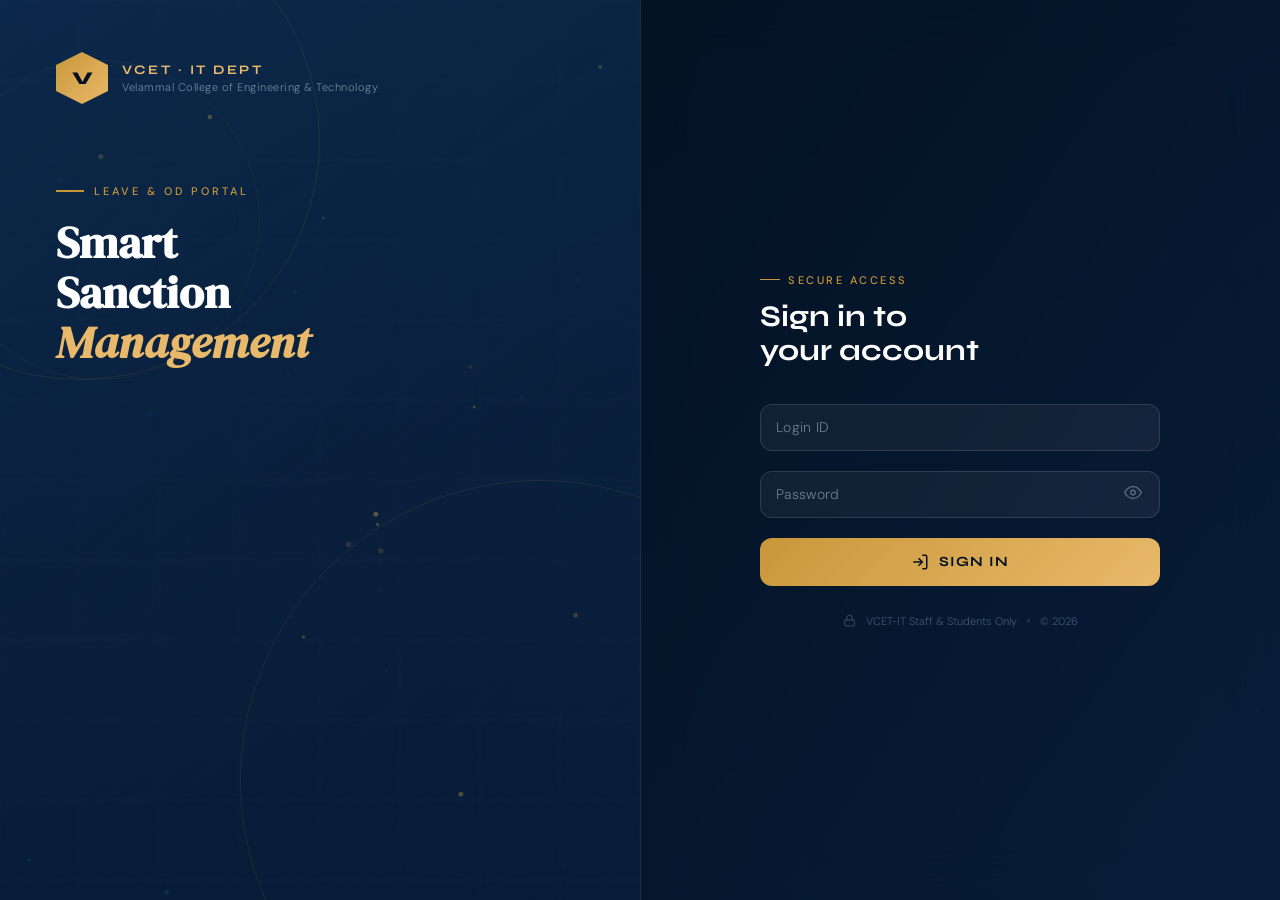
==== index.html @ 334d92dc "Add files via upload" ====
<!DOCTYPE html>
<html lang="en">
<head>
<meta charset="UTF-8">
<meta name="viewport" content="width=device-width, initial-scale=1.0, maximum-scale=1.0">
<title>VCET-IT | Leave &amp; OD Portal</title>
<link rel="preconnect" href="https://fonts.googleapis.com">
<link href="https://fonts.googleapis.com/css2?family=Syne:wght@400;500;600;700;800&family=DM+Sans:ital,opsz,wght@0,9..40,300;0,9..40,400;0,9..40,500;1,9..40,300&family=DM+Serif+Display:ital@0;1&display=swap" rel="stylesheet">
<style>
*, *::before, *::after { margin: 0; padding: 0; box-sizing: border-box; }

:root {
  --navy-deep:   #04101f;
  --navy-mid:    #071b35;
  --navy-light:  #0d2d55;
  --navy-bright: #143d6e;
  --gold:        #c9973a;
  --gold-light:  #e8b96a;
  --gold-pale:   #f5e4c0;
  --white:       #ffffff;
  --off-white:   #eef2f8;
  --muted:       rgba(200,215,235,0.55);
  --muted-dark:  rgba(150,180,215,0.35);
  --danger:      #e05252;
  --glass:       rgba(255,255,255,0.04);
  --glass-border:rgba(255,255,255,0.10);
}

html, body {
  height: 100%;
  font-family: 'DM Sans', sans-serif;
  background: var(--navy-deep);
  color: var(--white);
  overflow-x: hidden;
}

/* ── CANVAS BG ── */
#bgCanvas {
  position: fixed; inset: 0; z-index: 0;
  pointer-events: none;
}

/* ── LAYOUT ── */
.page {
  min-height: 100vh;
  display: grid;
  grid-template-columns: 1fr 1fr;
  position: relative;
  z-index: 1;
}

/* ── LEFT PANEL ── */
.left-panel {
  position: relative;
  display: flex;
  flex-direction: column;
  justify-content: space-between;
  padding: 52px 56px;
  overflow: hidden;
}

.left-panel::before {
  content: '';
  position: absolute;
  inset: 0;
  background: linear-gradient(145deg, rgba(20,61,110,0.55) 0%, rgba(4,16,31,0.3) 100%);
  backdrop-filter: blur(0px);
  z-index: 0;
}

/* Geometric rings */
.ring {
  position: absolute;
  border-radius: 50%;
  border: 1px solid rgba(201,151,58,0.12);
  pointer-events: none;
}
.ring-1 { width: 480px; height: 480px; top: -100px; left: -160px; animation: ringPulse 6s ease-in-out infinite; }
.ring-2 { width: 320px; height: 320px; top: 60px; left: -60px; border-color: rgba(201,151,58,0.07); animation: ringPulse 6s ease-in-out infinite 1.5s; }
.ring-3 { width: 600px; height: 600px; bottom: -180px; right: -200px; animation: ringPulse 8s ease-in-out infinite 0.8s; }
@keyframes ringPulse {
  0%, 100% { transform: scale(1); opacity: 1; }
  50%       { transform: scale(1.03); opacity: 0.6; }
}

.left-top, .left-bottom { position: relative; z-index: 1; }

/* Logo mark */
.logo-mark {
  display: flex; align-items: center; gap: 14px;
  animation: fadeUp 0.7s ease both;
}
.logo-hex {
  width: 52px; height: 52px;
  background: linear-gradient(135deg, var(--gold) 0%, var(--gold-light) 100%);
  clip-path: polygon(50% 0%, 100% 25%, 100% 75%, 50% 100%, 0% 75%, 0% 25%);
  display: flex; align-items: center; justify-content: center;
  font-family: 'Syne', sans-serif;
  font-weight: 800; font-size: 18px; color: var(--navy-deep);
  flex-shrink: 0;
}
.logo-text-top { font-family: 'Syne', sans-serif; font-size: 13px; font-weight: 700; letter-spacing: 2.5px; color: var(--gold-light); text-transform: uppercase; }
.logo-text-bot { font-size: 11px; color: var(--muted); margin-top: 2px; font-weight: 300; letter-spacing: 0.5px; }

/* Hero text */
.hero { margin-top: 80px; animation: fadeUp 0.7s ease 0.15s both; }
.hero-eyebrow {
  font-size: 11px; font-weight: 500; letter-spacing: 3px;
  text-transform: uppercase; color: var(--gold);
  display: flex; align-items: center; gap: 10px; margin-bottom: 20px;
}
.hero-eyebrow::before {
  content: ''; display: block; width: 28px; height: 1.5px; background: var(--gold);
}
.hero-title {
  font-family: 'DM Serif Display', serif;
  font-size: clamp(36px, 3.5vw, 52px);
  line-height: 1.12;
  color: var(--white);
  margin-bottom: 20px;
}
.hero-title em { color: var(--gold-light); font-style: italic; }
.hero-desc { font-size: 15px; color: var(--muted); line-height: 1.75; font-weight: 300; max-width: 360px; }

/* Portal chips */
.portal-chips { display: flex; flex-wrap: wrap; gap: 10px; margin-top: 36px; animation: fadeUp 0.7s ease 0.3s both; }
.chip {
  display: flex; align-items: center; gap: 8px;
  padding: 8px 16px;
  background: var(--glass); border: 1px solid var(--glass-border);
  border-radius: 40px; font-size: 12px; color: var(--off-white); font-weight: 400;
  backdrop-filter: blur(8px);
  transition: all 0.25s;
}
.chip svg { width: 14px; height: 14px; stroke: var(--gold-light); fill: none; flex-shrink: 0; }
.chip:hover { background: rgba(201,151,58,0.1); border-color: rgba(201,151,58,0.3); color: var(--gold-pale); }

/* Bottom stat strip */
.stat-strip { display: flex; gap: 32px; animation: fadeUp 0.7s ease 0.4s both; }
.stat-item {}
.stat-num { font-family: 'Syne', sans-serif; font-size: 26px; font-weight: 700; color: var(--gold-light); line-height: 1; }
.stat-lbl { font-size: 11px; color: var(--muted); margin-top: 4px; font-weight: 300; letter-spacing: 0.5px; }
.stat-divider { width: 1px; background: var(--glass-border); }

/* ── RIGHT PANEL ── */
.right-panel {
  display: flex;
  align-items: center;
  justify-content: center;
  padding: 48px 64px;
  position: relative;
}

.right-panel::before {
  content: '';
  position: absolute;
  inset: 0;
  background: rgba(4,12,24,0.45);
  backdrop-filter: blur(24px);
  border-left: 1px solid var(--glass-border);
}

/* Form card */
.form-card {
  width: 100%; max-width: 400px;
  position: relative; z-index: 1;
  animation: fadeUp 0.6s ease 0.2s both;
}

.form-header { margin-bottom: 36px; }
.form-greeting {
  font-size: 11px; font-weight: 500; letter-spacing: 2.5px;
  text-transform: uppercase; color: var(--gold);
  display: flex; align-items: center; gap: 8px;
  margin-bottom: 12px;
}
.form-greeting span { width: 20px; height: 1.5px; background: var(--gold); display: block; }
.form-title {
  font-family: 'Syne', sans-serif;
  font-size: 30px; font-weight: 700;
  color: var(--white); line-height: 1.15; margin-bottom: 8px;
}
.form-subtitle { font-size: 13px; color: var(--muted); font-weight: 300; line-height: 1.6; }

/* Auto-role notice */
.auto-notice {
  display: flex; align-items: flex-start; gap: 11px;
  background: rgba(201,151,58,0.08);
  border: 1px solid rgba(201,151,58,0.22);
  border-radius: 10px; padding: 12px 14px; margin-bottom: 28px;
  font-size: 12px; color: var(--gold-pale); line-height: 1.5; font-weight: 300;
}
.auto-notice svg { width: 16px; height: 16px; fill: none; stroke: var(--gold); flex-shrink: 0; margin-top: 1px; }

/* Floating label inputs */
.field { position: relative; margin-bottom: 20px; }
.field-inner { position: relative; }
.field-input {
  width: 100%;
  padding: 18px 16px 7px 16px;
  background: rgba(255,255,255,0.05);
  border: 1px solid rgba(255,255,255,0.12);
  border-radius: 12px;
  color: var(--white);
  font-family: 'DM Sans', sans-serif;
  font-size: 15px;
  font-weight: 400;
  transition: border-color 0.25s, background 0.25s, box-shadow 0.25s;
  outline: none;
  -webkit-appearance: none;
}
.field-input:focus {
  border-color: rgba(201,151,58,0.6);
  background: rgba(255,255,255,0.07);
  box-shadow: 0 0 0 4px rgba(201,151,58,0.08), inset 0 1px 0 rgba(255,255,255,0.04);
}
.field-input::placeholder { color: transparent; }
.field-input:-webkit-autofill,
.field-input:-webkit-autofill:focus {
  -webkit-box-shadow: 0 0 0 1000px #0d2540 inset;
  -webkit-text-fill-color: var(--white);
  caret-color: var(--white);
}

.field-label {
  position: absolute;
  left: 16px; top: 50%;
  transform: translateY(-50%);
  font-size: 14px; color: rgba(200,215,235,0.5);
  pointer-events: none;
  transition: all 0.2s ease;
  font-weight: 300;
  letter-spacing: 0.3px;
}
.field-input:focus + .field-label,
.field-input:not(:placeholder-shown) + .field-label {
  top: 10px;
  transform: translateY(0);
  font-size: 10px;
  letter-spacing: 1px;
  text-transform: uppercase;
  color: var(--gold);
  font-weight: 500;
}
.field-line {
  position: absolute; bottom: 0; left: 16px; right: 16px;
  height: 1.5px; background: var(--gold);
  transform: scaleX(0); transform-origin: left;
  transition: transform 0.3s ease; border-radius: 2px;
}
.field-input:focus ~ .field-line { transform: scaleX(1); }

/* Eye toggle */
.eye-btn {
  position: absolute; right: 14px; top: 50%; transform: translateY(-50%);
  background: none; border: none; cursor: pointer;
  color: rgba(200,215,235,0.4); padding: 4px;
  transition: color 0.2s;
}
.eye-btn:hover { color: var(--gold-light); }
.eye-btn svg { width: 18px; height: 18px; fill: none; stroke: currentColor; stroke-width: 1.8; }

/* Submit button */
.btn-submit {
  width: 100%;
  padding: 15px 24px;
  background: linear-gradient(135deg, var(--gold) 0%, var(--gold-light) 100%);
  color: var(--navy-deep);
  border: none;
  border-radius: 12px;
  font-family: 'Syne', sans-serif;
  font-size: 14px;
  font-weight: 700;
  letter-spacing: 1.2px;
  text-transform: uppercase;
  cursor: pointer;
  display: flex; align-items: center; justify-content: center; gap: 10px;
  transition: all 0.3s;
  margin-top: 8px;
  position: relative;
  overflow: hidden;
}
.btn-submit::before {
  content: '';
  position: absolute;
  top: 0; left: -100%;
  width: 60%; height: 100%;
  background: linear-gradient(90deg, transparent, rgba(255,255,255,0.25), transparent);
  transition: left 0.5s ease;
}
.btn-submit:hover::before { left: 150%; }
.btn-submit:hover {
  transform: translateY(-2px);
  box-shadow: 0 12px 32px rgba(201,151,58,0.35);
}
.btn-submit:active { transform: translateY(0); }
.btn-submit:disabled { opacity: 0.6; cursor: not-allowed; transform: none; box-shadow: none; }
.btn-submit svg { width: 18px; height: 18px; fill: none; stroke: currentColor; stroke-width: 2; flex-shrink: 0; }

/* Spinner */
.spinner {
  width: 18px; height: 18px;
  border: 2.5px solid rgba(4,16,31,0.3);
  border-top-color: var(--navy-deep);
  border-radius: 50%;
  animation: spin 0.7s linear infinite;
  flex-shrink: 0;
}
@keyframes spin { to { transform: rotate(360deg); } }

/* Error */
.error-box {
  display: none;
  align-items: flex-start; gap: 10px;
  background: rgba(224,82,82,0.08);
  border: 1px solid rgba(224,82,82,0.25);
  border-radius: 10px;
  padding: 12px 14px;
  margin-bottom: 16px;
  font-size: 12.5px; color: #f4aaaa; line-height: 1.5;
}
.error-box.show { display: flex; }
.error-box svg { width: 16px; height: 16px; fill: none; stroke: var(--danger); flex-shrink: 0; margin-top: 1px; }

/* Footer */
.form-footer {
  margin-top: 28px;
  display: flex; align-items: center; gap: 10px;
  justify-content: center;
}
.footer-lock { display: flex; align-items: center; gap: 6px; font-size: 11px; color: rgba(150,180,215,0.4); font-weight: 300; }
.footer-lock svg { width: 13px; height: 13px; fill: none; stroke: rgba(150,180,215,0.35); }
.footer-dot { width: 3px; height: 3px; border-radius: 50%; background: rgba(150,180,215,0.2); }

/* ── ANIMATIONS ── */
@keyframes fadeUp {
  from { opacity: 0; transform: translateY(18px); }
  to   { opacity: 1; transform: translateY(0); }
}

/* ── MOBILE ── */
@media (max-width: 900px) {
  .page { grid-template-columns: 1fr; min-height: 100vh; }

  .left-panel {
    padding: 36px 28px 32px;
    justify-content: flex-start;
    gap: 0;
  }
  .hero { margin-top: 36px; }
  .hero-title { font-size: 32px; }
  .hero-desc { display: none; }
  .stat-strip { display: none; }
  .portal-chips { margin-top: 20px; gap: 8px; }
  .chip { font-size: 11px; padding: 6px 12px; }

  .right-panel {
    padding: 32px 24px 48px;
    align-items: flex-start;
  }
  .right-panel::before { border-left: none; border-top: 1px solid var(--glass-border); }
  .form-card { max-width: 100%; }
  .form-title { font-size: 26px; }
}

@media (max-width: 480px) {
  .left-panel { padding: 28px 20px 24px; }
  .logo-hex { width: 44px; height: 44px; font-size: 16px; }
  .hero-title { font-size: 28px; }
  .hero { margin-top: 28px; }
  .right-panel { padding: 28px 20px 40px; }
  .form-title { font-size: 24px; }
  .portal-chips { gap: 7px; }
  .chip { font-size: 10.5px; padding: 6px 11px; gap: 6px; }
}
</style>
</head>
<body>

<canvas id="bgCanvas"></canvas>

<div class="page">

  <!-- ── LEFT PANEL ── -->
  <div class="left-panel">
    <div class="ring ring-1"></div>
    <div class="ring ring-2"></div>
    <div class="ring ring-3"></div>

    <div class="left-top">
      <div class="logo-mark">
        <div class="logo-hex">V</div>
        <div>
          <div class="logo-text-top">VCET · IT Dept</div>
          <div class="logo-text-bot">Velammal College of Engineering &amp; Technology</div>
        </div>
      </div>

      <div class="hero">
        <div class="hero-eyebrow">Leave &amp; OD Portal</div>
        <h1 class="hero-title">Smart<br>Sanction<br><em>Management</em></h1>
       
      </div>

      
    </div>

    
  </div>

  <!-- ── RIGHT PANEL ── -->
  <div class="right-panel">
    <div class="form-card">

      <div class="form-header">
        <div class="form-greeting"><span></span>Secure Access</div>
        <h2 class="form-title">Sign in to<br>your account</h2>
        
      </div>

      

      <div id="errBox" class="error-box" role="alert">
        <svg viewBox="0 0 24 24" stroke-width="1.8"><circle cx="12" cy="12" r="10"/><line x1="12" y1="8" x2="12" y2="12"/><line x1="12" y1="16" x2="12.01" y2="16"/></svg>
        <span id="errMsg"></span>
      </div>

      <!-- Login ID -->
      <div class="field">
        <div class="field-inner">
          <input type="text" id="lgId" class="field-input" placeholder="x" autocomplete="username">
          <label class="field-label" for="lgId">Login ID</label>
          <div class="field-line"></div>
        </div>
      </div>

      <!-- Password -->
      <div class="field">
        <div class="field-inner">
          <input type="password" id="lgPwd" class="field-input" placeholder="x" autocomplete="current-password" style="padding-right: 48px;">
          <label class="field-label" for="lgPwd">Password</label>
          <div class="field-line"></div>
          <button class="eye-btn" type="button" id="eyeBtn" aria-label="Toggle password visibility" onclick="togglePwd()">
            <svg id="eyeOpen" viewBox="0 0 24 24" stroke-width="1.8"><path d="M1 12s4-8 11-8 11 8 11 8-4 8-11 8-11-8-11-8z"/><circle cx="12" cy="12" r="3"/></svg>
            <svg id="eyeClosed" viewBox="0 0 24 24" stroke-width="1.8" style="display:none"><path d="M17.94 17.94A10.07 10.07 0 0 1 12 20c-7 0-11-8-11-8a18.45 18.45 0 0 1 5.06-5.94M9.9 4.24A9.12 9.12 0 0 1 12 4c7 0 11 8 11 8a18.5 18.5 0 0 1-2.16 3.19m-6.72-1.07a3 3 0 1 1-4.24-4.24"/><line x1="1" y1="1" x2="23" y2="23"/></svg>
          </button>
        </div>
      </div>

      <button class="btn-submit" id="lgBtn" onclick="handleLogin()">
        <svg viewBox="0 0 24 24"><path d="M15 3h4a2 2 0 0 1 2 2v14a2 2 0 0 1-2 2h-4"/><polyline points="10 17 15 12 10 7"/><line x1="15" y1="12" x2="3" y2="12"/></svg>
        Sign In
      </button>

      <div class="form-footer">
        <div class="footer-lock">
          <svg viewBox="0 0 24 24" stroke-width="1.8"><rect x="3" y="11" width="18" height="11" rx="2" ry="2"/><path d="M7 11V7a5 5 0 0 1 10 0v4"/></svg>
          
        </div>
        <div class="footer-lock">VCET-IT Staff &amp; Students Only</div>
        <div class="footer-dot"></div>
        <div class="footer-lock">© 2026</div>
      </div>

    </div>
  </div>

</div>

<script>
/* ── PARTICLE CANVAS ── */
(function() {
  const canvas = document.getElementById('bgCanvas');
  const ctx = canvas.getContext('2d');
  let W, H, particles = [], lines = [];

  function resize() {
    W = canvas.width  = window.innerWidth;
    H = canvas.height = window.innerHeight;
  }

  const COLORS = ['rgba(201,151,58,', 'rgba(20,61,110,', 'rgba(13,45,85,'];
  function rand(a, b) { return a + Math.random() * (b - a); }

  function initParticles() {
    particles = [];
    const count = Math.min(60, Math.floor(W * H / 22000));
    for (let i = 0; i < count; i++) {
      particles.push({
        x: rand(0, W), y: rand(0, H),
        r: rand(1, 2.8),
        vx: rand(-0.18, 0.18),
        vy: rand(-0.18, 0.18),
        color: COLORS[Math.floor(rand(0, COLORS.length))],
        alpha: rand(0.25, 0.7)
      });
    }
  }

  function draw() {
    ctx.clearRect(0, 0, W, H);

    /* deep gradient bg */
    const bg = ctx.createLinearGradient(0, 0, W, H);
    bg.addColorStop(0,   '#04101f');
    bg.addColorStop(0.45,'#071b35');
    bg.addColorStop(1,   '#0d2d55');
    ctx.fillStyle = bg;
    ctx.fillRect(0, 0, W, H);

    /* grid lines — very faint */
    ctx.strokeStyle = 'rgba(255,255,255,0.025)';
    ctx.lineWidth = 1;
    const gx = 80, gy = 80;
    for (let x = 0; x < W; x += gx) { ctx.beginPath(); ctx.moveTo(x,0); ctx.lineTo(x,H); ctx.stroke(); }
    for (let y = 0; y < H; y += gy) { ctx.beginPath(); ctx.moveTo(0,y); ctx.lineTo(W,y); ctx.stroke(); }

    /* particle connections */
    for (let i = 0; i < particles.length; i++) {
      for (let j = i + 1; j < particles.length; j++) {
        const dx = particles[i].x - particles[j].x;
        const dy = particles[i].y - particles[j].y;
        const dist = Math.sqrt(dx*dx + dy*dy);
        if (dist < 130) {
          ctx.strokeStyle = `rgba(201,151,58,${0.06 * (1 - dist / 130)})`;
          ctx.lineWidth = 0.7;
          ctx.beginPath();
          ctx.moveTo(particles[i].x, particles[i].y);
          ctx.lineTo(particles[j].x, particles[j].y);
          ctx.stroke();
        }
      }
    }

    /* particles */
    particles.forEach(p => {
      ctx.beginPath();
      ctx.arc(p.x, p.y, p.r, 0, Math.PI * 2);
      ctx.fillStyle = p.color + p.alpha + ')';
      ctx.fill();

      p.x += p.vx; p.y += p.vy;
      if (p.x < -10) p.x = W + 10;
      if (p.x > W + 10) p.x = -10;
      if (p.y < -10) p.y = H + 10;
      if (p.y > H + 10) p.y = -10;
    });

    requestAnimationFrame(draw);
  }

  window.addEventListener('resize', () => { resize(); initParticles(); });
  resize(); initParticles(); draw();
})();

/* ── LOGIN LOGIC ── */
const GAS_URL = 'https://script.google.com/macros/s/AKfycbwl18AHLPjCniAIvg2tI4MYFU9Rt-int5nIMOt7nNcP3gqv39BUSWM1h7t0boGN3Ju9cw/exec';

const PORTAL_MAP = {
  Student:     'student.html',
  Mentor:      'mentor.html',
  Chairperson: 'chairperson.html',
  HoD:         'hod.html'
};

function showError(msg) {
  const box = document.getElementById('errBox');
  document.getElementById('errMsg').textContent = msg;
  box.classList.add('show');
}
function hideError() { document.getElementById('errBox').classList.remove('show'); }

function togglePwd() {
  const inp = document.getElementById('lgPwd');
  const open   = document.getElementById('eyeOpen');
  const closed = document.getElementById('eyeClosed');
  if (inp.type === 'password') {
    inp.type = 'text';
    open.style.display   = 'none';
    closed.style.display = 'block';
  } else {
    inp.type = 'password';
    open.style.display   = 'block';
    closed.style.display = 'none';
  }
}

async function handleLogin() {
  const loginId = document.getElementById('lgId').value.trim();
  const password = document.getElementById('lgPwd').value.trim();
  hideError();

  if (!loginId || !password) {
    showError('Please enter your Login ID and Password.');
    return;
  }

  const btn = document.getElementById('lgBtn');
  btn.disabled = true;
  btn.innerHTML = '<div class="spinner"></div> Authenticating…';

  try {
    const res = await fetch(GAS_URL, {
      method: 'POST',
      headers: { 'Content-Type': 'text/plain' },
      body: JSON.stringify({ action: 'login', data: { loginId, password } })
    });
    if (!res.ok) throw new Error('Server error: HTTP ' + res.status);

    const json = await res.json();
    if (!json.ok) throw new Error(json.msg || 'Invalid credentials. Please try again.');

    const user = json.user;
    const portal = PORTAL_MAP[user.role];
    if (!portal) throw new Error(`Unknown role "${user.role}" returned from server.`);

    sessionStorage.setItem('vcet_user', JSON.stringify(user));

    /* Success flash before redirect */
    btn.innerHTML = '<svg viewBox="0 0 24 24" width="18" height="18" fill="none" stroke="currentColor" stroke-width="2.5"><polyline points="20 6 9 17 4 12"/></svg> Access Granted';
    btn.style.background = 'linear-gradient(135deg,#2e9e6b,#3fbf87)';

    setTimeout(() => { window.location.href = portal; }, 600);

  } catch (e) {
    showError(e.message || 'Login failed. Please check your credentials.');
    btn.disabled = false;
    btn.innerHTML = '<svg viewBox="0 0 24 24" width="18" height="18" fill="none" stroke="currentColor" stroke-width="2"><path d="M15 3h4a2 2 0 0 1 2 2v14a2 2 0 0 1-2 2h-4"/><polyline points="10 17 15 12 10 7"/><line x1="15" y1="12" x2="3" y2="12"/></svg> Sign In';
  }
}

document.getElementById('lgId').addEventListener('keydown',  e => { if (e.key === 'Enter') document.getElementById('lgPwd').focus(); });
document.getElementById('lgPwd').addEventListener('keydown', e => { if (e.key === 'Enter') handleLogin(); });
</script>
</body>
</html>
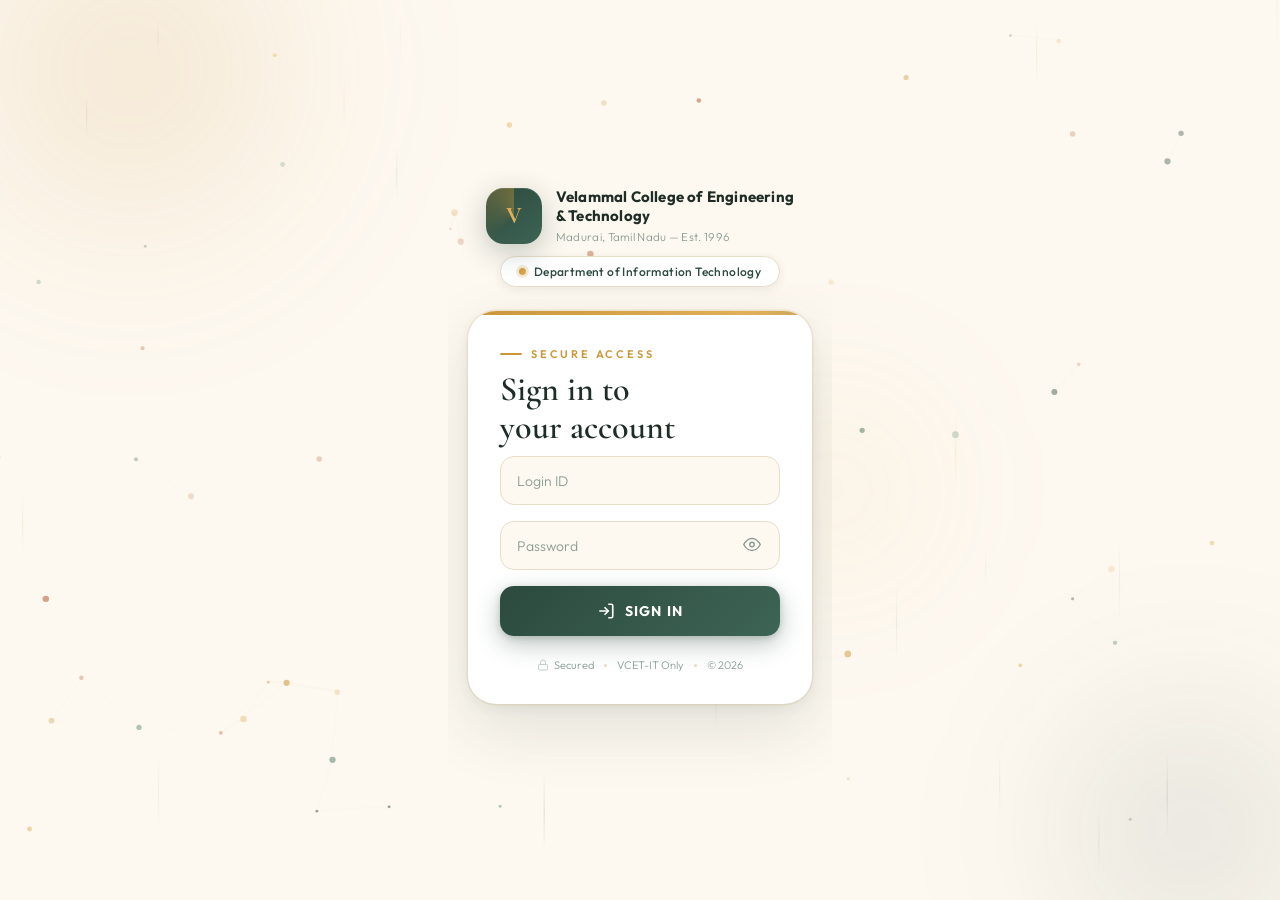
==== commit 1587fd05: "Update index.html" ====
--- a/index.html
+++ b/index.html
@@ -5,632 +5,604 @@
 <meta name="viewport" content="width=device-width, initial-scale=1.0, maximum-scale=1.0">
 <title>VCET-IT | Leave &amp; OD Portal</title>
 <link rel="preconnect" href="https://fonts.googleapis.com">
-<link href="https://fonts.googleapis.com/css2?family=Syne:wght@400;500;600;700;800&family=DM+Sans:ital,opsz,wght@0,9..40,300;0,9..40,400;0,9..40,500;1,9..40,300&family=DM+Serif+Display:ital@0;1&display=swap" rel="stylesheet">
+<link href="https://fonts.googleapis.com/css2?family=Cormorant+Garamond:ital,wght@0,500;0,600;0,700;1,600&family=Outfit:wght@300;400;500;600;700&display=swap" rel="stylesheet">
 <style>
 *, *::before, *::after { margin: 0; padding: 0; box-sizing: border-box; }
 
 :root {
-  --navy-deep:   #04101f;
-  --navy-mid:    #071b35;
-  --navy-light:  #0d2d55;
-  --navy-bright: #143d6e;
-  --gold:        #c9973a;
-  --gold-light:  #e8b96a;
-  --gold-pale:   #f5e4c0;
-  --white:       #ffffff;
-  --off-white:   #eef2f8;
-  --muted:       rgba(200,215,235,0.55);
-  --muted-dark:  rgba(150,180,215,0.35);
-  --danger:      #e05252;
-  --glass:       rgba(255,255,255,0.04);
-  --glass-border:rgba(255,255,255,0.10);
+  --cream:      #fdf8f0;
+  --cream-mid:  #f5eedf;
+  --cream-dark: #e8ddc8;
+  --forest:     #2c4a3e;
+  --forest-mid: #3d6455;
+  --forest-lt:  #4f7d6a;
+  --gold:       #c9973a;
+  --gold-lt:    #e0b05a;
+  --gold-pale:  #f5e4c0;
+  --ink:        #1e2d26;
+  --ink-mid:    #4a5e55;
+  --ink-faint:  #8a9e95;
+  --white:      #ffffff;
+  --danger:     #b85c38;
 }
 
 html, body {
-  height: 100%;
-  font-family: 'DM Sans', sans-serif;
-  background: var(--navy-deep);
-  color: var(--white);
+  min-height: 100vh;
+  font-family: 'Outfit', sans-serif;
+  background: var(--cream);
+  color: var(--ink);
   overflow-x: hidden;
-}
-
-/* ── CANVAS BG ── */
-#bgCanvas {
-  position: fixed; inset: 0; z-index: 0;
-  pointer-events: none;
-}
-
-/* ── LAYOUT ── */
-.page {
-  min-height: 100vh;
-  display: grid;
-  grid-template-columns: 1fr 1fr;
-  position: relative;
-  z-index: 1;
-}
-
-/* ── LEFT PANEL ── */
-.left-panel {
-  position: relative;
-  display: flex;
-  flex-direction: column;
-  justify-content: space-between;
-  padding: 52px 56px;
-  overflow: hidden;
-}
-
-.left-panel::before {
-  content: '';
-  position: absolute;
-  inset: 0;
-  background: linear-gradient(145deg, rgba(20,61,110,0.55) 0%, rgba(4,16,31,0.3) 100%);
-  backdrop-filter: blur(0px);
-  z-index: 0;
-}
-
-/* Geometric rings */
-.ring {
-  position: absolute;
-  border-radius: 50%;
-  border: 1px solid rgba(201,151,58,0.12);
-  pointer-events: none;
-}
-.ring-1 { width: 480px; height: 480px; top: -100px; left: -160px; animation: ringPulse 6s ease-in-out infinite; }
-.ring-2 { width: 320px; height: 320px; top: 60px; left: -60px; border-color: rgba(201,151,58,0.07); animation: ringPulse 6s ease-in-out infinite 1.5s; }
-.ring-3 { width: 600px; height: 600px; bottom: -180px; right: -200px; animation: ringPulse 8s ease-in-out infinite 0.8s; }
-@keyframes ringPulse {
-  0%, 100% { transform: scale(1); opacity: 1; }
-  50%       { transform: scale(1.03); opacity: 0.6; }
-}
-
-.left-top, .left-bottom { position: relative; z-index: 1; }
-
-/* Logo mark */
-.logo-mark {
-  display: flex; align-items: center; gap: 14px;
-  animation: fadeUp 0.7s ease both;
-}
-.logo-hex {
-  width: 52px; height: 52px;
-  background: linear-gradient(135deg, var(--gold) 0%, var(--gold-light) 100%);
-  clip-path: polygon(50% 0%, 100% 25%, 100% 75%, 50% 100%, 0% 75%, 0% 25%);
-  display: flex; align-items: center; justify-content: center;
-  font-family: 'Syne', sans-serif;
-  font-weight: 800; font-size: 18px; color: var(--navy-deep);
-  flex-shrink: 0;
-}
-.logo-text-top { font-family: 'Syne', sans-serif; font-size: 13px; font-weight: 700; letter-spacing: 2.5px; color: var(--gold-light); text-transform: uppercase; }
-.logo-text-bot { font-size: 11px; color: var(--muted); margin-top: 2px; font-weight: 300; letter-spacing: 0.5px; }
-
-/* Hero text */
-.hero { margin-top: 80px; animation: fadeUp 0.7s ease 0.15s both; }
-.hero-eyebrow {
-  font-size: 11px; font-weight: 500; letter-spacing: 3px;
-  text-transform: uppercase; color: var(--gold);
-  display: flex; align-items: center; gap: 10px; margin-bottom: 20px;
-}
-.hero-eyebrow::before {
-  content: ''; display: block; width: 28px; height: 1.5px; background: var(--gold);
-}
-.hero-title {
-  font-family: 'DM Serif Display', serif;
-  font-size: clamp(36px, 3.5vw, 52px);
-  line-height: 1.12;
-  color: var(--white);
-  margin-bottom: 20px;
-}
-.hero-title em { color: var(--gold-light); font-style: italic; }
-.hero-desc { font-size: 15px; color: var(--muted); line-height: 1.75; font-weight: 300; max-width: 360px; }
-
-/* Portal chips */
-.portal-chips { display: flex; flex-wrap: wrap; gap: 10px; margin-top: 36px; animation: fadeUp 0.7s ease 0.3s both; }
-.chip {
-  display: flex; align-items: center; gap: 8px;
-  padding: 8px 16px;
-  background: var(--glass); border: 1px solid var(--glass-border);
-  border-radius: 40px; font-size: 12px; color: var(--off-white); font-weight: 400;
-  backdrop-filter: blur(8px);
-  transition: all 0.25s;
-}
-.chip svg { width: 14px; height: 14px; stroke: var(--gold-light); fill: none; flex-shrink: 0; }
-.chip:hover { background: rgba(201,151,58,0.1); border-color: rgba(201,151,58,0.3); color: var(--gold-pale); }
-
-/* Bottom stat strip */
-.stat-strip { display: flex; gap: 32px; animation: fadeUp 0.7s ease 0.4s both; }
-.stat-item {}
-.stat-num { font-family: 'Syne', sans-serif; font-size: 26px; font-weight: 700; color: var(--gold-light); line-height: 1; }
-.stat-lbl { font-size: 11px; color: var(--muted); margin-top: 4px; font-weight: 300; letter-spacing: 0.5px; }
-.stat-divider { width: 1px; background: var(--glass-border); }
-
-/* ── RIGHT PANEL ── */
-.right-panel {
   display: flex;
   align-items: center;
   justify-content: center;
-  padding: 48px 64px;
-  position: relative;
-}
-
-.right-panel::before {
-  content: '';
-  position: absolute;
-  inset: 0;
-  background: rgba(4,12,24,0.45);
-  backdrop-filter: blur(24px);
-  border-left: 1px solid var(--glass-border);
-}
-
-/* Form card */
-.form-card {
-  width: 100%; max-width: 400px;
+}
+
+#pCanvas {
+  position: fixed; inset: 0; z-index: 0; pointer-events: none;
+}
+
+.orbs { position: fixed; inset: 0; z-index: 0; pointer-events: none; overflow: hidden; }
+.orb {
+  position: absolute; border-radius: 50%; filter: blur(70px);
+  animation: orbDrift 14s ease-in-out infinite;
+}
+.o1 { width: 500px; height: 500px; top: -180px; left: -120px; background: radial-gradient(circle, rgba(201,151,58,0.18), transparent 70%); animation-duration: 16s; }
+.o2 { width: 380px; height: 380px; bottom: -120px; right: -100px; background: radial-gradient(circle, rgba(44,74,62,0.14), transparent 70%); animation-duration: 13s; animation-delay: -5s; }
+.o3 { width: 260px; height: 260px; top: 40%; left: 55%; background: radial-gradient(circle, rgba(224,176,90,0.12), transparent 70%); animation-duration: 11s; animation-delay: -3s; }
+@keyframes orbDrift {
+  0%,100% { transform: translate(0,0) scale(1); }
+  33%      { transform: translate(30px,-24px) scale(1.06); }
+  66%      { transform: translate(-18px,20px) scale(0.95); }
+}
+
+.wrapper {
   position: relative; z-index: 1;
-  animation: fadeUp 0.6s ease 0.2s both;
-}
-
-.form-header { margin-bottom: 36px; }
+  width: 100%; min-height: 100vh;
+  display: flex; flex-direction: column;
+  align-items: center; justify-content: center;
+  padding: 32px 20px 40px;
+}
+
+/* ── COLLEGE HEADER ── */
+.college-header {
+  text-align: center; margin-bottom: 24px;
+  animation: fadeDown 0.9s cubic-bezier(0.22,1,0.36,1) both;
+}
+.college-logo-row {
+  display: flex; align-items: center; justify-content: center;
+  gap: 14px; margin-bottom: 12px;
+}
+.badge {
+  width: 56px; height: 56px;
+  background: linear-gradient(145deg, var(--forest) 0%, var(--forest-mid) 100%);
+  border-radius: 18px;
+  display: flex; align-items: center; justify-content: center;
+  box-shadow: 0 8px 28px rgba(44,74,62,0.28), inset 0 1px 0 rgba(255,255,255,0.12);
+  flex-shrink: 0; position: relative; overflow: hidden;
+}
+.badge::before {
+  content: ''; position: absolute;
+  width: 200%; height: 200%; top: -50%; left: -50%;
+  background: conic-gradient(from 0deg, transparent 60%, rgba(201,151,58,0.4) 100%);
+  animation: badgeSpin 7s linear infinite;
+}
+@keyframes badgeSpin { to { transform: rotate(360deg); } }
+.badge-v {
+  position: relative; z-index: 1;
+  font-family: 'Cormorant Garamond', serif;
+  font-size: 24px; font-weight: 700; color: var(--gold-lt);
+}
+.college-name-col { text-align: left; }
+.college-name {
+  font-size: 15px; font-weight: 700; color: var(--ink);
+  letter-spacing: 0.2px; line-height: 1.25;
+}
+.college-location {
+  font-size: 11.5px; font-weight: 300; color: var(--ink-faint);
+  margin-top: 3px; letter-spacing: 0.3px;
+}
+.dept-pill {
+  display: inline-flex; align-items: center; gap: 8px;
+  background: var(--white); border: 1.5px solid var(--cream-dark);
+  border-radius: 30px; padding: 7px 18px;
+  font-size: 12px; font-weight: 500; color: var(--forest);
+  box-shadow: 0 2px 10px rgba(44,74,62,0.09); letter-spacing: 0.4px;
+}
+.dept-dot {
+  width: 7px; height: 7px; border-radius: 50%;
+  background: linear-gradient(135deg, var(--gold), var(--gold-lt));
+  flex-shrink: 0; box-shadow: 0 0 0 3px rgba(201,151,58,0.2);
+  animation: dotPulse 2.4s ease-in-out infinite;
+}
+@keyframes dotPulse {
+  0%,100% { box-shadow: 0 0 0 3px rgba(201,151,58,0.2); }
+  50%      { box-shadow: 0 0 0 7px rgba(201,151,58,0.05); }
+}
+
+/* ── CARD ── */
+.card {
+  background: var(--white); border-radius: 28px;
+  width: 100%; max-width: 420px;
+  box-shadow: 0 24px 64px rgba(44,74,62,0.13), 0 4px 16px rgba(44,74,62,0.07),
+              0 0 0 1.5px rgba(201,151,58,0.14);
+  position: relative; overflow: hidden;
+  animation: fadeUp 0.9s cubic-bezier(0.22,1,0.36,1) 0.1s both;
+}
+.card::before {
+  content: ''; position: absolute; top: 0; left: 0; right: 0; height: 4px; z-index: 2;
+  background: linear-gradient(90deg, var(--gold), var(--gold-lt), var(--forest-lt), var(--gold));
+  background-size: 250% 100%; animation: barShimmer 4s linear infinite;
+}
+@keyframes barShimmer { to { background-position: 250% center; } }
+.card-body { padding: 36px 32px 32px; }
+
 .form-greeting {
-  font-size: 11px; font-weight: 500; letter-spacing: 2.5px;
+  font-size: 11px; font-weight: 600; letter-spacing: 2.8px;
   text-transform: uppercase; color: var(--gold);
-  display: flex; align-items: center; gap: 8px;
-  margin-bottom: 12px;
-}
-.form-greeting span { width: 20px; height: 1.5px; background: var(--gold); display: block; }
+  display: flex; align-items: center; gap: 9px; margin-bottom: 10px;
+}
+.form-greeting-line { width: 22px; height: 2px; background: var(--gold); border-radius: 2px; }
 .form-title {
-  font-family: 'Syne', sans-serif;
-  font-size: 30px; font-weight: 700;
-  color: var(--white); line-height: 1.15; margin-bottom: 8px;
-}
-.form-subtitle { font-size: 13px; color: var(--muted); font-weight: 300; line-height: 1.6; }
-
-/* Auto-role notice */
-.auto-notice {
+  font-family: 'Cormorant Garamond', serif;
+  font-size: 34px; font-weight: 600;
+  color: var(--ink); line-height: 1.12; margin-bottom: 9px;
+}
+.form-sub {
+  font-size: 13.5px; color: var(--ink-mid); font-weight: 300;
+  line-height: 1.65; margin-bottom: 26px;
+}
+
+.notice {
   display: flex; align-items: flex-start; gap: 11px;
-  background: rgba(201,151,58,0.08);
-  border: 1px solid rgba(201,151,58,0.22);
-  border-radius: 10px; padding: 12px 14px; margin-bottom: 28px;
-  font-size: 12px; color: var(--gold-pale); line-height: 1.5; font-weight: 300;
-}
-.auto-notice svg { width: 16px; height: 16px; fill: none; stroke: var(--gold); flex-shrink: 0; margin-top: 1px; }
-
-/* Floating label inputs */
-.field { position: relative; margin-bottom: 20px; }
-.field-inner { position: relative; }
+  background: linear-gradient(135deg, #fdf4e4, #f9ecd4);
+  border: 1.5px solid rgba(201,151,58,0.26); border-radius: 14px;
+  padding: 13px 15px; margin-bottom: 24px;
+  font-size: 12.5px; color: #7a5c20; line-height: 1.55; font-weight: 400;
+}
+.notice svg { width: 16px; height: 16px; stroke: var(--gold); fill: none; flex-shrink: 0; margin-top: 1px; stroke-width: 1.9; }
+
+.err-box {
+  display: none; align-items: flex-start; gap: 10px;
+  background: linear-gradient(135deg, #fef2f2, #fdeaea);
+  border: 1.5px solid rgba(184,92,56,0.28); border-radius: 12px;
+  padding: 12px 14px; margin-bottom: 16px;
+  font-size: 12.5px; color: #7a2e1a; line-height: 1.55;
+}
+.err-box.show { display: flex; animation: shake 0.38s ease; }
+@keyframes shake {
+  0%,100% { transform: translateX(0); } 20% { transform: translateX(-7px); }
+  40% { transform: translateX(7px); }   60% { transform: translateX(-4px); }
+  80% { transform: translateX(4px); }
+}
+.err-box svg { width: 16px; height: 16px; stroke: var(--danger); fill: none; flex-shrink: 0; margin-top: 1px; stroke-width: 1.9; }
+
+.field { margin-bottom: 16px; }
+.field-wrap {
+  position: relative; background: var(--cream);
+  border: 1.5px solid var(--cream-dark); border-radius: 14px;
+  transition: border-color .25s, background .25s, box-shadow .25s; overflow: hidden;
+}
+.field-wrap:focus-within {
+  border-color: rgba(201,151,58,0.55); background: var(--white);
+  box-shadow: 0 0 0 4px rgba(201,151,58,0.1);
+}
+.field-bar {
+  position: absolute; bottom: 0; left: 14px; right: 14px; height: 2px;
+  background: linear-gradient(90deg, var(--gold), var(--forest-lt));
+  border-radius: 2px 2px 0 0;
+  transform: scaleX(0); transform-origin: left;
+  transition: transform 0.32s cubic-bezier(0.34,1.56,0.64,1);
+}
+.field-wrap:focus-within .field-bar { transform: scaleX(1); }
 .field-input {
-  width: 100%;
-  padding: 18px 16px 7px 16px;
-  background: rgba(255,255,255,0.05);
-  border: 1px solid rgba(255,255,255,0.12);
-  border-radius: 12px;
-  color: var(--white);
-  font-family: 'DM Sans', sans-serif;
-  font-size: 15px;
-  font-weight: 400;
-  transition: border-color 0.25s, background 0.25s, box-shadow 0.25s;
-  outline: none;
-  -webkit-appearance: none;
-}
-.field-input:focus {
-  border-color: rgba(201,151,58,0.6);
-  background: rgba(255,255,255,0.07);
-  box-shadow: 0 0 0 4px rgba(201,151,58,0.08), inset 0 1px 0 rgba(255,255,255,0.04);
+  width: 100%; padding: 20px 16px 8px; background: transparent; border: none;
+  color: var(--ink); font-family: 'Outfit', sans-serif; font-size: 15px; font-weight: 400;
+  outline: none; -webkit-appearance: none;
 }
 .field-input::placeholder { color: transparent; }
-.field-input:-webkit-autofill,
-.field-input:-webkit-autofill:focus {
-  -webkit-box-shadow: 0 0 0 1000px #0d2540 inset;
-  -webkit-text-fill-color: var(--white);
-  caret-color: var(--white);
-}
-
+.field-input:-webkit-autofill { -webkit-box-shadow: 0 0 0 1000px var(--white) inset; -webkit-text-fill-color: var(--ink); }
 .field-label {
-  position: absolute;
-  left: 16px; top: 50%;
-  transform: translateY(-50%);
-  font-size: 14px; color: rgba(200,215,235,0.5);
-  pointer-events: none;
-  transition: all 0.2s ease;
-  font-weight: 300;
-  letter-spacing: 0.3px;
+  position: absolute; left: 16px; top: 50%; transform: translateY(-50%);
+  font-size: 14px; color: var(--ink-faint); pointer-events: none; font-weight: 300;
+  transition: all 0.22s cubic-bezier(0.34,1.56,0.64,1);
 }
 .field-input:focus + .field-label,
 .field-input:not(:placeholder-shown) + .field-label {
-  top: 10px;
-  transform: translateY(0);
-  font-size: 10px;
-  letter-spacing: 1px;
-  text-transform: uppercase;
-  color: var(--gold);
-  font-weight: 500;
-}
-.field-line {
-  position: absolute; bottom: 0; left: 16px; right: 16px;
-  height: 1.5px; background: var(--gold);
-  transform: scaleX(0); transform-origin: left;
-  transition: transform 0.3s ease; border-radius: 2px;
-}
-.field-input:focus ~ .field-line { transform: scaleX(1); }
-
-/* Eye toggle */
+  top: 10px; transform: translateY(0); font-size: 10px; letter-spacing: 1.3px;
+  text-transform: uppercase; color: var(--gold); font-weight: 600;
+}
 .eye-btn {
   position: absolute; right: 14px; top: 50%; transform: translateY(-50%);
-  background: none; border: none; cursor: pointer;
-  color: rgba(200,215,235,0.4); padding: 4px;
-  transition: color 0.2s;
-}
-.eye-btn:hover { color: var(--gold-light); }
-.eye-btn svg { width: 18px; height: 18px; fill: none; stroke: currentColor; stroke-width: 1.8; }
-
-/* Submit button */
-.btn-submit {
-  width: 100%;
-  padding: 15px 24px;
-  background: linear-gradient(135deg, var(--gold) 0%, var(--gold-light) 100%);
-  color: var(--navy-deep);
-  border: none;
-  border-radius: 12px;
-  font-family: 'Syne', sans-serif;
-  font-size: 14px;
-  font-weight: 700;
-  letter-spacing: 1.2px;
-  text-transform: uppercase;
-  cursor: pointer;
+  background: none; border: none; cursor: pointer; color: var(--ink-faint); padding: 4px;
+  transition: color .2s, transform .22s;
+}
+.eye-btn:hover { color: var(--forest); transform: translateY(-50%) scale(1.12); }
+.eye-btn svg { width: 18px; height: 18px; fill: none; stroke: currentColor; stroke-width: 1.9; }
+
+.btn {
+  width: 100%; padding: 16px 24px;
+  background: linear-gradient(135deg, var(--forest) 0%, var(--forest-mid) 100%);
+  color: var(--white); border: none; border-radius: 14px;
+  font-family: 'Outfit', sans-serif; font-size: 14px; font-weight: 700;
+  letter-spacing: 1.2px; text-transform: uppercase; cursor: pointer;
   display: flex; align-items: center; justify-content: center; gap: 10px;
-  transition: all 0.3s;
-  margin-top: 8px;
-  position: relative;
-  overflow: hidden;
-}
-.btn-submit::before {
-  content: '';
-  position: absolute;
-  top: 0; left: -100%;
-  width: 60%; height: 100%;
-  background: linear-gradient(90deg, transparent, rgba(255,255,255,0.25), transparent);
-  transition: left 0.5s ease;
-}
-.btn-submit:hover::before { left: 150%; }
-.btn-submit:hover {
-  transform: translateY(-2px);
-  box-shadow: 0 12px 32px rgba(201,151,58,0.35);
-}
-.btn-submit:active { transform: translateY(0); }
-.btn-submit:disabled { opacity: 0.6; cursor: not-allowed; transform: none; box-shadow: none; }
-.btn-submit svg { width: 18px; height: 18px; fill: none; stroke: currentColor; stroke-width: 2; flex-shrink: 0; }
-
-/* Spinner */
+  margin-top: 8px; position: relative; overflow: hidden;
+  box-shadow: 0 8px 24px rgba(44,74,62,0.32), 0 2px 6px rgba(44,74,62,0.2);
+  transition: all 0.32s cubic-bezier(0.34,1.56,0.64,1);
+}
+.btn::before {
+  content: ''; position: absolute; top: 0; left: -100%; width: 60%; height: 100%;
+  background: linear-gradient(90deg, transparent, rgba(255,255,255,0.2), transparent);
+  transition: left .55s ease;
+}
+.btn:hover::before { left: 150%; }
+.btn:hover { transform: translateY(-3px) scale(1.01); box-shadow: 0 16px 40px rgba(44,74,62,0.4); }
+.btn:active { transform: translateY(0) scale(0.99); }
+.btn:disabled { opacity: .65; cursor: not-allowed; transform: none !important; box-shadow: none !important; }
+.btn svg { width: 18px; height: 18px; fill: none; stroke: currentColor; stroke-width: 2.2; flex-shrink: 0; }
+
 .spinner {
-  width: 18px; height: 18px;
-  border: 2.5px solid rgba(4,16,31,0.3);
-  border-top-color: var(--navy-deep);
-  border-radius: 50%;
-  animation: spin 0.7s linear infinite;
-  flex-shrink: 0;
+  width: 18px; height: 18px; border: 2.5px solid rgba(255,255,255,0.25);
+  border-top-color: var(--white); border-radius: 50%; animation: spin 0.7s linear infinite;
 }
 @keyframes spin { to { transform: rotate(360deg); } }
 
-/* Error */
-.error-box {
-  display: none;
-  align-items: flex-start; gap: 10px;
-  background: rgba(224,82,82,0.08);
-  border: 1px solid rgba(224,82,82,0.25);
-  border-radius: 10px;
-  padding: 12px 14px;
-  margin-bottom: 16px;
-  font-size: 12.5px; color: #f4aaaa; line-height: 1.5;
-}
-.error-box.show { display: flex; }
-.error-box svg { width: 16px; height: 16px; fill: none; stroke: var(--danger); flex-shrink: 0; margin-top: 1px; }
-
-/* Footer */
-.form-footer {
-  margin-top: 28px;
-  display: flex; align-items: center; gap: 10px;
-  justify-content: center;
-}
-.footer-lock { display: flex; align-items: center; gap: 6px; font-size: 11px; color: rgba(150,180,215,0.4); font-weight: 300; }
-.footer-lock svg { width: 13px; height: 13px; fill: none; stroke: rgba(150,180,215,0.35); }
-.footer-dot { width: 3px; height: 3px; border-radius: 50%; background: rgba(150,180,215,0.2); }
-
-/* ── ANIMATIONS ── */
-@keyframes fadeUp {
-  from { opacity: 0; transform: translateY(18px); }
-  to   { opacity: 1; transform: translateY(0); }
-}
-
-/* ── MOBILE ── */
-@media (max-width: 900px) {
-  .page { grid-template-columns: 1fr; min-height: 100vh; }
-
-  .left-panel {
-    padding: 36px 28px 32px;
-    justify-content: flex-start;
-    gap: 0;
-  }
-  .hero { margin-top: 36px; }
-  .hero-title { font-size: 32px; }
-  .hero-desc { display: none; }
-  .stat-strip { display: none; }
-  .portal-chips { margin-top: 20px; gap: 8px; }
-  .chip { font-size: 11px; padding: 6px 12px; }
-
-  .right-panel {
-    padding: 32px 24px 48px;
-    align-items: flex-start;
-  }
-  .right-panel::before { border-left: none; border-top: 1px solid var(--glass-border); }
-  .form-card { max-width: 100%; }
-  .form-title { font-size: 26px; }
-}
+.card-footer {
+  display: flex; align-items: center; justify-content: center; gap: 10px;
+  margin-top: 22px; font-size: 11px; color: var(--ink-faint);
+}
+.fsep { width: 3px; height: 3px; border-radius: 50%; background: var(--cream-dark); }
+.fitem { display: flex; align-items: center; gap: 5px; font-weight: 300; }
+.fitem svg { width: 12px; height: 12px; fill: none; stroke: var(--ink-faint); opacity: .55; stroke-width: 1.8; }
+
+/* ── PORTAL TAGS ── */
+.portal-tags {
+  display: flex; flex-wrap: wrap; justify-content: center; gap: 8px;
+  margin-top: 18px; max-width: 420px; width: 100%;
+  animation: fadeUp 0.9s cubic-bezier(0.22,1,0.36,1) 0.35s both;
+}
+.ptag {
+  display: flex; align-items: center; gap: 7px;
+  background: var(--white); border: 1.5px solid var(--cream-dark);
+  border-radius: 30px; padding: 6px 14px;
+  font-size: 12px; font-weight: 400; color: var(--ink-mid);
+  box-shadow: 0 2px 8px rgba(44,74,62,0.07); cursor: default;
+  transition: all .28s cubic-bezier(0.34,1.56,0.64,1);
+}
+.ptag svg { width: 13px; height: 13px; stroke: var(--forest-lt); fill: none; stroke-width: 1.9; }
+.ptag:hover { border-color: var(--gold-lt); color: var(--forest); transform: translateY(-2px); box-shadow: 0 6px 18px rgba(201,151,58,0.15); }
+.ptag:hover svg { stroke: var(--gold); }
+
+@keyframes fadeUp   { from { opacity:0; transform: translateY(20px); } to { opacity:1; transform: translateY(0); } }
+@keyframes fadeDown { from { opacity:0; transform: translateY(-16px); } to { opacity:1; transform: translateY(0); } }
 
 @media (max-width: 480px) {
-  .left-panel { padding: 28px 20px 24px; }
-  .logo-hex { width: 44px; height: 44px; font-size: 16px; }
-  .hero-title { font-size: 28px; }
-  .hero { margin-top: 28px; }
-  .right-panel { padding: 28px 20px 40px; }
-  .form-title { font-size: 24px; }
-  .portal-chips { gap: 7px; }
-  .chip { font-size: 10.5px; padding: 6px 11px; gap: 6px; }
+  .college-name { font-size: 13.5px; }
+  .card-body { padding: 30px 22px 26px; }
+  .form-title { font-size: 30px; }
+  .badge { width: 48px; height: 48px; border-radius: 14px; }
+  .badge-v { font-size: 20px; }
+  .dept-pill { font-size: 11.5px; padding: 6px 14px; }
 }
 </style>
 </head>
 <body>
 
-<canvas id="bgCanvas"></canvas>
-
-<div class="page">
-
-  <!-- ── LEFT PANEL ── -->
-  <div class="left-panel">
-    <div class="ring ring-1"></div>
-    <div class="ring ring-2"></div>
-    <div class="ring ring-3"></div>
-
-    <div class="left-top">
-      <div class="logo-mark">
-        <div class="logo-hex">V</div>
-        <div>
-          <div class="logo-text-top">VCET · IT Dept</div>
-          <div class="logo-text-bot">Velammal College of Engineering &amp; Technology</div>
+<canvas id="pCanvas"></canvas>
+<div class="orbs">
+  <div class="orb o1"></div>
+  <div class="orb o2"></div>
+  <div class="orb o3"></div>
+</div>
+
+<div class="wrapper">
+
+  <!-- COLLEGE HEADER -->
+  <div class="college-header">
+    <div class="college-logo-row">
+      <div class="badge"><span class="badge-v">V</span></div>
+      <div class="college-name-col">
+        <div class="college-name">Velammal College of Engineering<br>&amp; Technology</div>
+        <div class="college-location">Madurai, Tamil Nadu — Est. 1996</div>
+      </div>
+    </div>
+    <div class="dept-pill">
+      <span class="dept-dot"></span>
+      Department of Information Technology
+    </div>
+  </div>
+
+  <!-- CARD -->
+  <div class="card">
+    <div class="card-body">
+
+      <div class="form-greeting">
+        <span class="form-greeting-line"></span>
+        Secure Access
+      </div>
+      <h1 class="form-title">Sign in to<br>your account</h1>
+      
+
+      
+
+      <div id="errBox" class="err-box" role="alert">
+        <svg viewBox="0 0 24 24"><circle cx="12" cy="12" r="10"/><line x1="12" y1="8" x2="12" y2="12"/><line x1="12" y1="16" x2="12.01" y2="16"/></svg>
+        <span id="errMsg"></span>
+      </div>
+
+      <div class="field">
+        <div class="field-wrap">
+          <input type="text" id="lgId" class="field-input" placeholder="x" autocomplete="username">
+          <label class="field-label" for="lgId">Login ID</label>
+          <div class="field-bar"></div>
         </div>
       </div>
 
-      <div class="hero">
-        <div class="hero-eyebrow">Leave &amp; OD Portal</div>
-        <h1 class="hero-title">Smart<br>Sanction<br><em>Management</em></h1>
-       
-      </div>
-
-      
-    </div>
-
-    
-  </div>
-
-  <!-- ── RIGHT PANEL ── -->
-  <div class="right-panel">
-    <div class="form-card">
-
-      <div class="form-header">
-        <div class="form-greeting"><span></span>Secure Access</div>
-        <h2 class="form-title">Sign in to<br>your account</h2>
-        
-      </div>
-
-      
-
-      <div id="errBox" class="error-box" role="alert">
-        <svg viewBox="0 0 24 24" stroke-width="1.8"><circle cx="12" cy="12" r="10"/><line x1="12" y1="8" x2="12" y2="12"/><line x1="12" y1="16" x2="12.01" y2="16"/></svg>
-        <span id="errMsg"></span>
-      </div>
-
-      <!-- Login ID -->
       <div class="field">
-        <div class="field-inner">
-          <input type="text" id="lgId" class="field-input" placeholder="x" autocomplete="username">
-          <label class="field-label" for="lgId">Login ID</label>
-          <div class="field-line"></div>
-        </div>
-      </div>
-
-      <!-- Password -->
-      <div class="field">
-        <div class="field-inner">
-          <input type="password" id="lgPwd" class="field-input" placeholder="x" autocomplete="current-password" style="padding-right: 48px;">
+        <div class="field-wrap">
+          <input type="password" id="lgPwd" class="field-input" placeholder="x" autocomplete="current-password" style="padding-right:48px">
           <label class="field-label" for="lgPwd">Password</label>
-          <div class="field-line"></div>
-          <button class="eye-btn" type="button" id="eyeBtn" aria-label="Toggle password visibility" onclick="togglePwd()">
-            <svg id="eyeOpen" viewBox="0 0 24 24" stroke-width="1.8"><path d="M1 12s4-8 11-8 11 8 11 8-4 8-11 8-11-8-11-8z"/><circle cx="12" cy="12" r="3"/></svg>
-            <svg id="eyeClosed" viewBox="0 0 24 24" stroke-width="1.8" style="display:none"><path d="M17.94 17.94A10.07 10.07 0 0 1 12 20c-7 0-11-8-11-8a18.45 18.45 0 0 1 5.06-5.94M9.9 4.24A9.12 9.12 0 0 1 12 4c7 0 11 8 11 8a18.5 18.5 0 0 1-2.16 3.19m-6.72-1.07a3 3 0 1 1-4.24-4.24"/><line x1="1" y1="1" x2="23" y2="23"/></svg>
+          <div class="field-bar"></div>
+          <button class="eye-btn" type="button" onclick="togglePwd()" aria-label="Toggle password">
+            <svg id="eyeOpen" viewBox="0 0 24 24"><path d="M1 12s4-8 11-8 11 8 11 8-4 8-11 8-11-8-11-8z"/><circle cx="12" cy="12" r="3"/></svg>
+            <svg id="eyeClosed" viewBox="0 0 24 24" style="display:none"><path d="M17.94 17.94A10.07 10.07 0 0 1 12 20c-7 0-11-8-11-8a18.45 18.45 0 0 1 5.06-5.94M9.9 4.24A9.12 9.12 0 0 1 12 4c7 0 11 8 11 8a18.5 18.5 0 0 1-2.16 3.19m-6.72-1.07a3 3 0 1 1-4.24-4.24"/><line x1="1" y1="1" x2="23" y2="23"/></svg>
           </button>
         </div>
       </div>
 
-      <button class="btn-submit" id="lgBtn" onclick="handleLogin()">
+      <button class="btn" id="lgBtn" onclick="handleLogin()">
         <svg viewBox="0 0 24 24"><path d="M15 3h4a2 2 0 0 1 2 2v14a2 2 0 0 1-2 2h-4"/><polyline points="10 17 15 12 10 7"/><line x1="15" y1="12" x2="3" y2="12"/></svg>
         Sign In
       </button>
 
-      <div class="form-footer">
-        <div class="footer-lock">
-          <svg viewBox="0 0 24 24" stroke-width="1.8"><rect x="3" y="11" width="18" height="11" rx="2" ry="2"/><path d="M7 11V7a5 5 0 0 1 10 0v4"/></svg>
-          
+      <div class="card-footer">
+        <div class="fitem">
+          <svg viewBox="0 0 24 24"><rect x="3" y="11" width="18" height="11" rx="2"/><path d="M7 11V7a5 5 0 0 1 10 0v4"/></svg>
+          Secured
         </div>
-        <div class="footer-lock">VCET-IT Staff &amp; Students Only</div>
-        <div class="footer-dot"></div>
-        <div class="footer-lock">© 2026</div>
+        <div class="fsep"></div>
+        <div class="fitem">VCET-IT Only</div>
+        <div class="fsep"></div>
+        <div class="fitem">© 2026</div>
       </div>
 
     </div>
   </div>
 
+  <!-- PORTAL ROLE CHIPS 
+  <div class="portal-tags">
+    <div class="ptag">
+      <svg viewBox="0 0 24 24"><path d="M20 21v-2a4 4 0 0 0-4-4H8a4 4 0 0 0-4 4v2"/><circle cx="12" cy="7" r="4"/></svg>
+      Student
+    </div>
+    <div class="ptag">
+      <svg viewBox="0 0 24 24"><path d="M17 21v-2a4 4 0 0 0-4-4H5a4 4 0 0 0-4 4v2"/><circle cx="9" cy="7" r="4"/><path d="M23 21v-2a4 4 0 0 0-3-3.87"/><path d="M16 3.13a4 4 0 0 1 0 7.75"/></svg>
+      Mentor
+    </div>
+    <div class="ptag">
+      <svg viewBox="0 0 24 24"><path d="M9 11l3 3L22 4"/><path d="M21 12v7a2 2 0 0 1-2 2H5a2 2 0 0 1-2-2V5a2 2 0 0 1 2-2h11"/></svg>
+      Chairperson
+    </div>
+    <div class="ptag">
+      <svg viewBox="0 0 24 24"><rect x="2" y="3" width="20" height="14" rx="2"/><path d="M8 21h8M12 17v4"/></svg>
+      HoD
+    </div>
+  </div> -->
+
 </div>
 
 <script>
-/* ── PARTICLE CANVAS ── */
-(function() {
-  const canvas = document.getElementById('bgCanvas');
-  const ctx = canvas.getContext('2d');
-  let W, H, particles = [], lines = [];
-
-  function resize() {
-    W = canvas.width  = window.innerWidth;
-    H = canvas.height = window.innerHeight;
+/* ══════════════════════════════════════
+   PARTICLE FLOW ANIMATION
+══════════════════════════════════════ */
+(function () {
+  const canvas = document.getElementById('pCanvas');
+  const ctx    = canvas.getContext('2d');
+  let W, H;
+
+  const PALETTE = [
+    { r:201, g:151, b:58  },
+    { r:44,  g:74,  b:62  },
+    { r:79,  g:125, b:106 },
+    { r:224, g:176, b:90  },
+    { r:184, g:92,  b:56  },
+  ];
+
+  class Node {
+    constructor() { this.reset(true); }
+    reset(init) {
+      this.x = Math.random() * (W || window.innerWidth);
+      this.y = init ? Math.random() * (H || window.innerHeight) : -8;
+      const c = PALETTE[Math.floor(Math.random() * PALETTE.length)];
+      this.r = c.r; this.g = c.g; this.b = c.b;
+      this.alpha = 0.18 + Math.random() * 0.38;
+      this.size  = 1.2 + Math.random() * 2.2;
+      this.vx    = (Math.random() - 0.5) * 0.6;
+      this.vy    = 0.25 + Math.random() * 0.55;
+      this.wave      = Math.random() * Math.PI * 2;
+      this.waveAmp   = 0.4 + Math.random() * 0.8;
+      this.waveSpeed = 0.008 + Math.random() * 0.012;
+    }
+    update() {
+      this.wave += this.waveSpeed;
+      this.x += this.vx + Math.sin(this.wave) * this.waveAmp;
+      this.y += this.vy;
+      if (this.y > H + 10 || this.x < -20 || this.x > W + 20) this.reset(false);
+    }
+    draw() {
+      ctx.beginPath();
+      ctx.arc(this.x, this.y, this.size, 0, Math.PI * 2);
+      ctx.fillStyle = `rgba(${this.r},${this.g},${this.b},${this.alpha})`;
+      ctx.fill();
+    }
   }
 
-  const COLORS = ['rgba(201,151,58,', 'rgba(20,61,110,', 'rgba(13,45,85,'];
-  function rand(a, b) { return a + Math.random() * (b - a); }
-
-  function initParticles() {
-    particles = [];
-    const count = Math.min(60, Math.floor(W * H / 22000));
-    for (let i = 0; i < count; i++) {
-      particles.push({
-        x: rand(0, W), y: rand(0, H),
-        r: rand(1, 2.8),
-        vx: rand(-0.18, 0.18),
-        vy: rand(-0.18, 0.18),
-        color: COLORS[Math.floor(rand(0, COLORS.length))],
-        alpha: rand(0.25, 0.7)
-      });
+  class FlowLine {
+    constructor() { this.reset(true); }
+    reset(init) {
+      this.x = Math.random() * (W || window.innerWidth);
+      this.y = init ? Math.random() * (H || window.innerHeight) : -20;
+      const c = PALETTE[Math.floor(Math.random() * PALETTE.length)];
+      this.r = c.r; this.g = c.g; this.b = c.b;
+      this.alpha  = 0.05 + Math.random() * 0.1;
+      this.length = 30 + Math.random() * 70;
+      this.speed  = 0.5 + Math.random() * 1.2;
+      this.vx     = (Math.random() - 0.5) * 0.4;
+      this.wave      = Math.random() * Math.PI * 2;
+      this.waveAmp   = 0.3 + Math.random() * 0.7;
+      this.waveSpeed = 0.006 + Math.random() * 0.01;
+    }
+    update() {
+      this.wave += this.waveSpeed;
+      this.x += this.vx + Math.sin(this.wave) * this.waveAmp;
+      this.y += this.speed;
+      if (this.y - this.length > H + 10 || this.x < -20 || this.x > W + 20) this.reset(false);
+    }
+    draw() {
+      const grad = ctx.createLinearGradient(this.x, this.y - this.length, this.x, this.y);
+      grad.addColorStop(0, `rgba(${this.r},${this.g},${this.b},0)`);
+      grad.addColorStop(0.5, `rgba(${this.r},${this.g},${this.b},${this.alpha})`);
+      grad.addColorStop(1, `rgba(${this.r},${this.g},${this.b},0)`);
+      ctx.beginPath();
+      ctx.moveTo(this.x, this.y - this.length);
+      ctx.lineTo(this.x, this.y);
+      ctx.strokeStyle = grad;
+      ctx.lineWidth = 1.2;
+      ctx.stroke();
     }
   }
 
-  function draw() {
-    ctx.clearRect(0, 0, W, H);
-
-    /* deep gradient bg */
-    const bg = ctx.createLinearGradient(0, 0, W, H);
-    bg.addColorStop(0,   '#04101f');
-    bg.addColorStop(0.45,'#071b35');
-    bg.addColorStop(1,   '#0d2d55');
-    ctx.fillStyle = bg;
-    ctx.fillRect(0, 0, W, H);
-
-    /* grid lines — very faint */
-    ctx.strokeStyle = 'rgba(255,255,255,0.025)';
-    ctx.lineWidth = 1;
-    const gx = 80, gy = 80;
-    for (let x = 0; x < W; x += gx) { ctx.beginPath(); ctx.moveTo(x,0); ctx.lineTo(x,H); ctx.stroke(); }
-    for (let y = 0; y < H; y += gy) { ctx.beginPath(); ctx.moveTo(0,y); ctx.lineTo(W,y); ctx.stroke(); }
-
-    /* particle connections */
-    for (let i = 0; i < particles.length; i++) {
-      for (let j = i + 1; j < particles.length; j++) {
-        const dx = particles[i].x - particles[j].x;
-        const dy = particles[i].y - particles[j].y;
-        const dist = Math.sqrt(dx*dx + dy*dy);
-        if (dist < 130) {
-          ctx.strokeStyle = `rgba(201,151,58,${0.06 * (1 - dist / 130)})`;
-          ctx.lineWidth = 0.7;
+  function drawConnections(nodes) {
+    const MAX = 110;
+    for (let i = 0; i < nodes.length; i++) {
+      for (let j = i + 1; j < nodes.length; j++) {
+        const dx = nodes[i].x - nodes[j].x, dy = nodes[i].y - nodes[j].y;
+        const d = Math.sqrt(dx*dx + dy*dy);
+        if (d < MAX) {
           ctx.beginPath();
-          ctx.moveTo(particles[i].x, particles[i].y);
-          ctx.lineTo(particles[j].x, particles[j].y);
-          ctx.stroke();
+          ctx.moveTo(nodes[i].x, nodes[i].y);
+          ctx.lineTo(nodes[j].x, nodes[j].y);
+          ctx.strokeStyle = `rgba(201,151,58,${(1 - d/MAX) * 0.07})`;
+          ctx.lineWidth = 0.8; ctx.stroke();
         }
       }
     }
-
-    /* particles */
-    particles.forEach(p => {
-      ctx.beginPath();
-      ctx.arc(p.x, p.y, p.r, 0, Math.PI * 2);
-      ctx.fillStyle = p.color + p.alpha + ')';
-      ctx.fill();
-
-      p.x += p.vx; p.y += p.vy;
-      if (p.x < -10) p.x = W + 10;
-      if (p.x > W + 10) p.x = -10;
-      if (p.y < -10) p.y = H + 10;
-      if (p.y > H + 10) p.y = -10;
-    });
-
-    requestAnimationFrame(draw);
   }
 
-  window.addEventListener('resize', () => { resize(); initParticles(); });
-  resize(); initParticles(); draw();
+  function resize() { W = canvas.width = window.innerWidth; H = canvas.height = window.innerHeight; }
+
+  let nodes = [], lines = [];
+  function init() {
+    const nc = Math.min(55, Math.floor(W * H / 20000));
+    const lc = Math.min(20, Math.floor(W * H / 55000));
+    nodes = Array.from({ length: nc }, () => new Node());
+    lines = Array.from({ length: lc }, () => new FlowLine());
+  }
+
+  function loop() {
+    ctx.clearRect(0, 0, W, H);
+    lines.forEach(l => { l.update(); l.draw(); });
+    drawConnections(nodes);
+    nodes.forEach(n => { n.update(); n.draw(); });
+    requestAnimationFrame(loop);
+  }
+
+  window.addEventListener('resize', () => { resize(); init(); });
+  resize(); init(); loop();
 })();
 
-/* ── LOGIN LOGIC ── */
-const GAS_URL = 'https://script.google.com/macros/s/AKfycbwl18AHLPjCniAIvg2tI4MYFU9Rt-int5nIMOt7nNcP3gqv39BUSWM1h7t0boGN3Ju9cw/exec';
+/* ══════════════════════════════════════
+   CONFIG
+══════════════════════════════════════ */
+const GAS_URL = 'https://script.google.com/macros/s/AKfycbyFxB9GYKaukR1A3AX3wK7C9hswvAbsgU4adirRcEMhFNDitCi57v6SiL7QR9c874zjww/exec';
 
 const PORTAL_MAP = {
-  Student:     'student.html',
-  Mentor:      'mentor.html',
-  Chairperson: 'chairperson.html',
-  HoD:         'hod.html'
+  Student     : 'student.html',
+  Mentor      : 'mentor.html',
+  Chairperson : 'chairperson.html',
+  HoD         : 'hod.html'
 };
 
 function showError(msg) {
-  const box = document.getElementById('errBox');
+  const b = document.getElementById('errBox');
   document.getElementById('errMsg').textContent = msg;
-  box.classList.add('show');
+  b.classList.remove('show'); void b.offsetWidth; b.classList.add('show');
 }
 function hideError() { document.getElementById('errBox').classList.remove('show'); }
 
 function togglePwd() {
-  const inp = document.getElementById('lgPwd');
-  const open   = document.getElementById('eyeOpen');
-  const closed = document.getElementById('eyeClosed');
-  if (inp.type === 'password') {
-    inp.type = 'text';
-    open.style.display   = 'none';
-    closed.style.display = 'block';
-  } else {
-    inp.type = 'password';
-    open.style.display   = 'block';
-    closed.style.display = 'none';
-  }
+  const i = document.getElementById('lgPwd');
+  const o = document.getElementById('eyeOpen'), c = document.getElementById('eyeClosed');
+  if (i.type === 'password') { i.type = 'text'; o.style.display = 'none'; c.style.display = 'block'; }
+  else { i.type = 'password'; o.style.display = 'block'; c.style.display = 'none'; }
+}
+
+async function gasCall(action, data) {
+  const res = await fetch(GAS_URL, {
+    method: 'POST', headers: { 'Content-Type': 'text/plain' },
+    body: JSON.stringify({ action, data })
+  });
+  if (!res.ok) throw new Error('Server error: HTTP ' + res.status);
+  const json = await res.json();
+  if (!json.ok) throw new Error(json.msg || 'Request failed');
+  return json;
 }
 
 async function handleLogin() {
-  const loginId = document.getElementById('lgId').value.trim();
+  const loginId  = document.getElementById('lgId').value.trim();
   const password = document.getElementById('lgPwd').value.trim();
   hideError();
-
-  if (!loginId || !password) {
-    showError('Please enter your Login ID and Password.');
-    return;
-  }
+  if (!loginId || !password) { showError('Please enter your Login ID and Password.'); return; }
 
   const btn = document.getElementById('lgBtn');
   btn.disabled = true;
   btn.innerHTML = '<div class="spinner"></div> Authenticating…';
 
   try {
-    const res = await fetch(GAS_URL, {
-      method: 'POST',
-      headers: { 'Content-Type': 'text/plain' },
-      body: JSON.stringify({ action: 'login', data: { loginId, password } })
-    });
-    if (!res.ok) throw new Error('Server error: HTTP ' + res.status);
-
-    const json = await res.json();
-    if (!json.ok) throw new Error(json.msg || 'Invalid credentials. Please try again.');
-
-    const user = json.user;
+    const authRes = await gasCall('login', { loginId, password });
+    const user = authRes.user;
     const portal = PORTAL_MAP[user.role];
-    if (!portal) throw new Error(`Unknown role "${user.role}" returned from server.`);
+    if (!portal) throw new Error(`Unknown role "${user.role}".`);
+
+    if (user.role === 'Student') {
+      const studentName = (user.name || user.Name || user.StudentName || '').trim();
+      if (!studentName) throw new Error('Login succeeded but student name is missing.');
+      btn.innerHTML = '<div class="spinner"></div> Loading profile…';
+      let profile = {};
+      try {
+        const pr = await gasCall('student.getProfileByName', { name: studentName });
+        profile = pr.data || {};
+      } catch (e) {
+        throw new Error(`Authenticated as "${studentName}" but profile not found. (${e.message})`);
+      }
+      const rn = (profile.RegNo || '').trim();
+      if (!rn) throw new Error(`Profile found for "${studentName}" but RegNo is blank.`);
+      user.RegNo = rn;
+      user.StudentName = profile.StudentName || studentName;
+      user.name = user.StudentName;
+      user.Year = profile.Year || user.Year || '';
+      user.Section = profile.Section || user.Section || '';
+      user.MentorID = profile.MentorID || user.MentorID || '';
+      user.Department = profile.Department || user.Department || 'Information Technology';
+      Object.assign(user, profile);
+      user.loginId = loginId;
+    }
 
     sessionStorage.setItem('vcet_user', JSON.stringify(user));
-
-    /* Success flash before redirect */
-    btn.innerHTML = '<svg viewBox="0 0 24 24" width="18" height="18" fill="none" stroke="currentColor" stroke-width="2.5"><polyline points="20 6 9 17 4 12"/></svg> Access Granted';
     btn.style.background = 'linear-gradient(135deg,#2e9e6b,#3fbf87)';
-
-    setTimeout(() => { window.location.href = portal; }, 600);
+    btn.innerHTML = `<svg viewBox="0 0 24 24" width="18" height="18" fill="none" stroke="currentColor" stroke-width="2.5"><polyline points="20 6 9 17 4 12"/></svg> Access Granted`;
+    setTimeout(() => { window.location.href = portal; }, 680);
 
   } catch (e) {
     showError(e.message || 'Login failed. Please check your credentials.');
     btn.disabled = false;
-    btn.innerHTML = '<svg viewBox="0 0 24 24" width="18" height="18" fill="none" stroke="currentColor" stroke-width="2"><path d="M15 3h4a2 2 0 0 1 2 2v14a2 2 0 0 1-2 2h-4"/><polyline points="10 17 15 12 10 7"/><line x1="15" y1="12" x2="3" y2="12"/></svg> Sign In';
+    btn.style.background = '';
+    btn.innerHTML = `<svg viewBox="0 0 24 24" width="18" height="18" fill="none" stroke="currentColor" stroke-width="2"><path d="M15 3h4a2 2 0 0 1 2 2v14a2 2 0 0 1-2 2h-4"/><polyline points="10 17 15 12 10 7"/><line x1="15" y1="12" x2="3" y2="12"/></svg> Sign In`;
   }
 }
 
-document.getElementById('lgId').addEventListener('keydown',  e => { if (e.key === 'Enter') document.getElementById('lgPwd').focus(); });
+document.getElementById('lgId').addEventListener('keydown', e => { if (e.key === 'Enter') document.getElementById('lgPwd').focus(); });
 document.getElementById('lgPwd').addEventListener('keydown', e => { if (e.key === 'Enter') handleLogin(); });
 </script>
 </body>
-</html>+</html>
